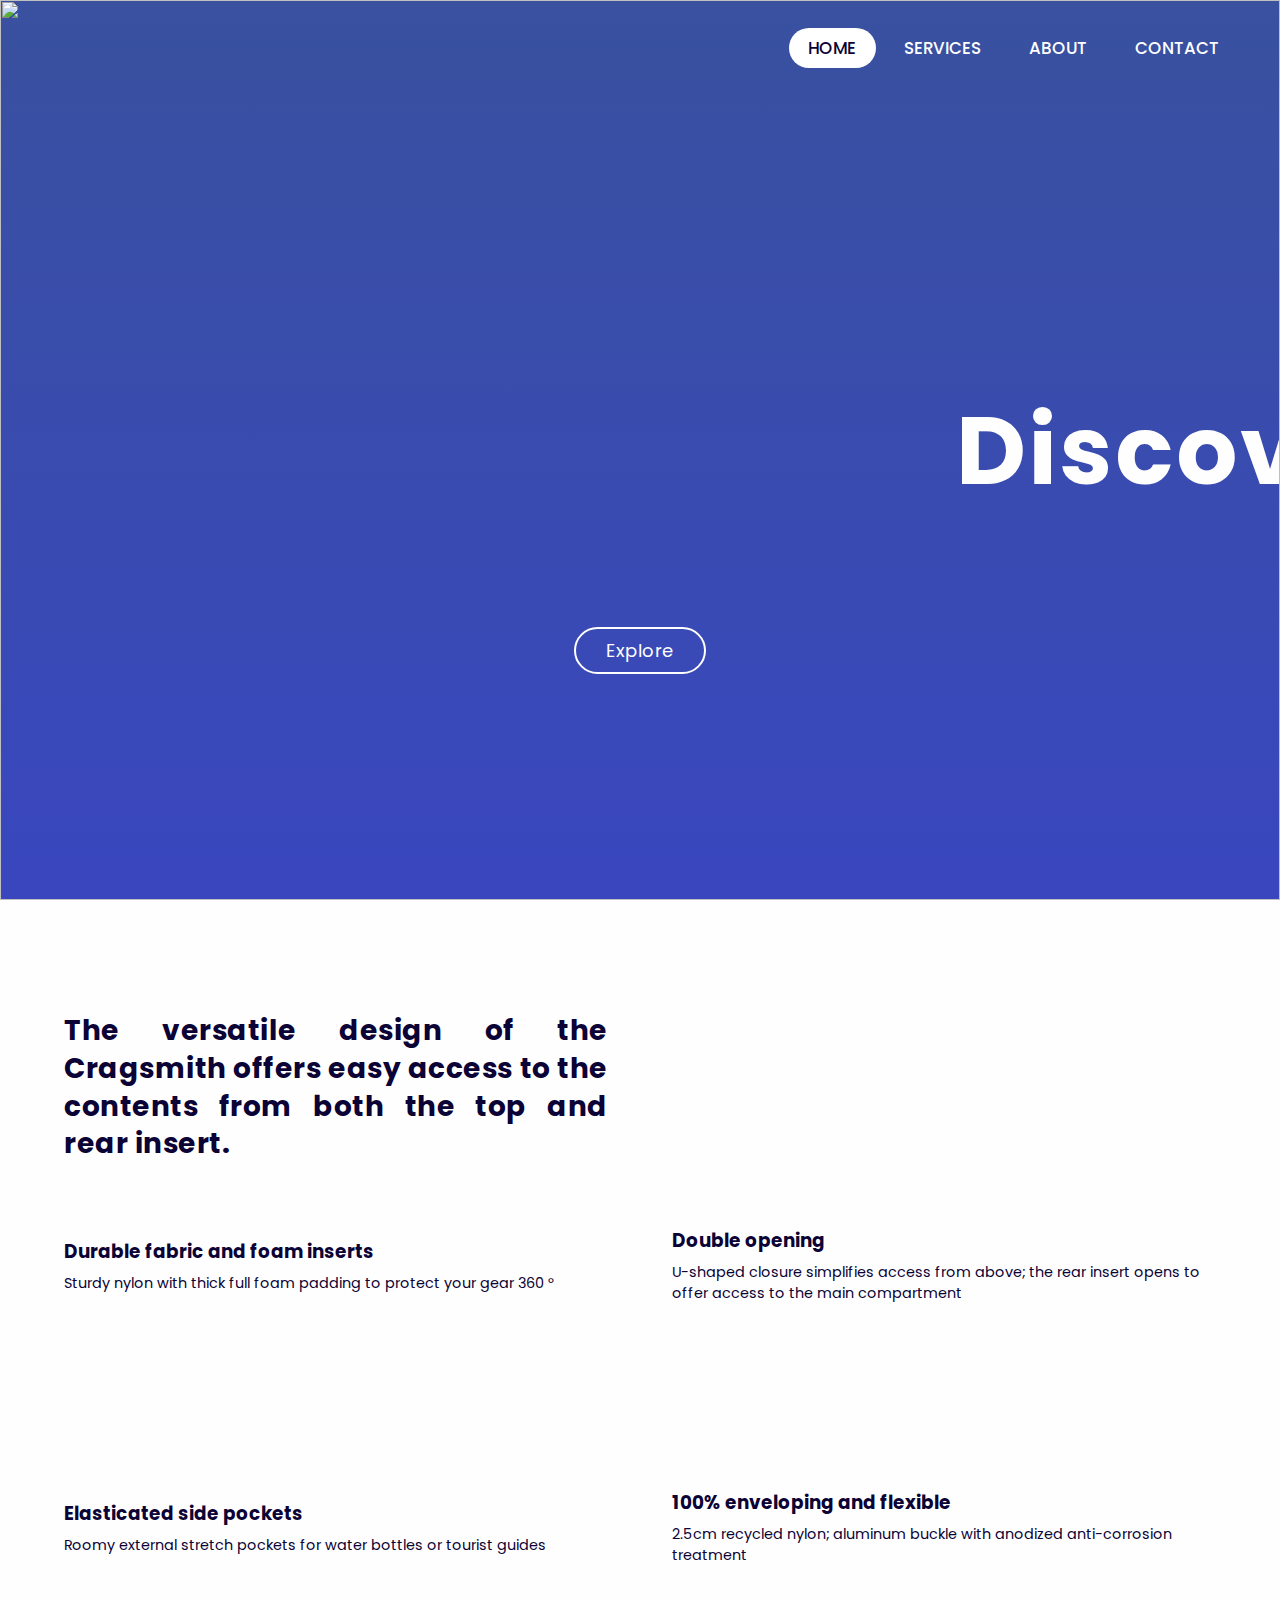
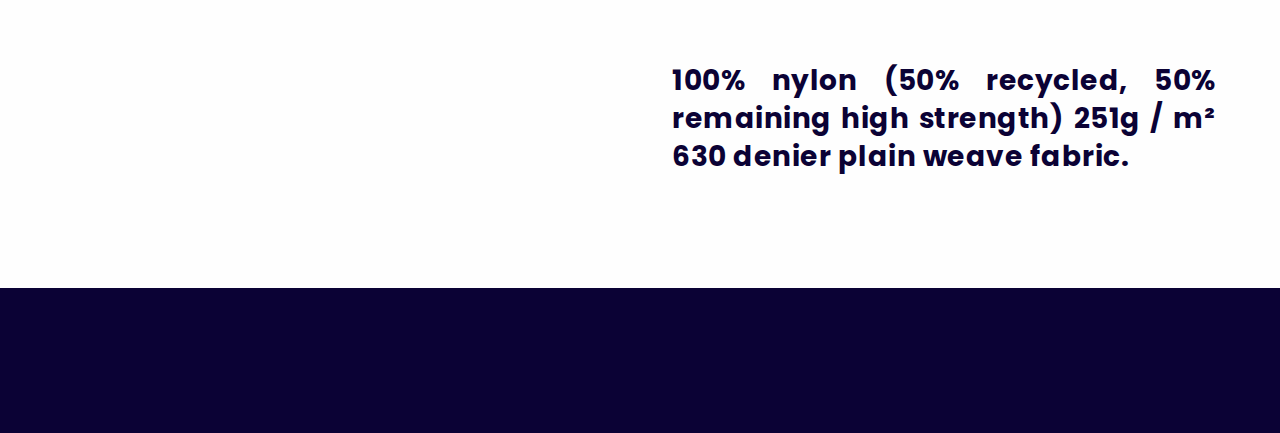
==== index.html @ 79bafdf8 "first commit" ====
<!DOCTYPE html>
<html lang="en">

<head>
    <meta charset="UTF-8">
    <meta http-equiv="X-UA-Compatible" content="IE=edge">
    <meta name="viewport" content="width=device-width, initial-scale=1.0">
    <title>Document</title>
    <link rel="stylesheet" href="/style.css">
</head>


<body>
    <nav>
        <div class="container">
            <div class="logo">
                <img src="images/logo.png" alt="">
            </div>
            <div class="links">
                <ul>
                    <li><a href="#" class="active">Home</a></li>
                    <li><a href="#">Services</a></li>
                    <li><a href="#">About</a></li>
                    <li><a href="#">Contact</a></li>
                </ul>
            </div>
            <div class="hamburger-menu">
                <div class="bar"></div>
            </div>
        </div>
    </nav>
    <section class="hero">
        <img src="images/1.png" class="translateX" data-speed="0.25" id="moon" alt="">
        <img src="images/2.png" class="translateY" data-speed="0.35" id="clouds" alt="">
        <img src="images/3.png" class="translateY" data-speed="0.15" id="mount" alt="">
        <h1 id="text" class="translateX" data-speed="-3">Discover New Horizons</h1>
        <a href="#" id="btn">Explore</a>
        <img src="images/4.png" class="translateY" data-speed="0" id="base" alt="">
    </section>
    <section id="about" class="section-padding">
        <div class="container grid">
            <div class="left-content">
                <h4>The versatile design of the Cragsmith offers easy access to the contents from both the top and rear insert.</h4>
            </div>
            <div class="right-content">
                <img src="images/about-1.jpg" alt="">
            </div>
        </div>
        <div class="container grid">
            <div class="left-content">
                <h5 class="heading">Durable fabric and foam inserts</h5>
                <p>Sturdy nylon with thick full foam padding to protect your gear 360 °</p>
            </div>
            <div class="right-content">
                <h5 class="heading">Double opening</h5>
                <p>U-shaped closure simplifies access from above; the rear insert opens to offer access to the main compartment</p>
            </div>
        </div>
        <div class="container grid">
            <div class="left-content">
                <img src="images/about-2.jpg" alt="">
            </div>
            <div class="right-content">
                <img src="images/about-3.jpg" alt="">
            </div>
        </div>
        <div class="container grid">
            <div class="left-content">
                <h5 class="heading">Elasticated side pockets</h5>
                <p>Roomy external stretch pockets for water bottles or tourist guides</p>
            </div>
            <div class="right-content">
                <h5 class="heading">100% enveloping and flexible</h5>
                <p>2.5cm recycled nylon; aluminum buckle with anodized anti-corrosion treatment</p>
            </div>
        </div>
        <div class="container grid">
            <div class="left-content">
                <img src="images/about-4.jpg" alt="">
            </div>
            <div class="right-content">
                <h4>100% nylon (50% recycled, 50% remaining high strength) 251g / m² 630 denier plain weave fabric.</h4>
            </div>
        </div>
    </section>
    <footer>
        <div class="container">
            <a href="#">
                <img src="images/logo.png" alt="">
            </a>
        </div>
    </footer>
    <script src="./prallax.js"></script>
</body>

</html>
---- style.css ----
@import url('https://fonts.googleapis.com/css2?family=Poppins:wght@400;500;600&display=swap');
* {
    padding: 0;
    margin: 0;
    scroll-behavior: smooth;
    box-sizing: border-box;
}

body {
    font-family: 'Poppins', sans-serif;
    overflow-x: hidden;
    background: linear-gradient(#39519f, #3939e7);
    z-index: -999;
}

img {
    width: 100%;
}

ul {
    list-style: none;
}

a {
    text-decoration: none;
}

.container {
    max-width: 80rem;
    padding: 0 2rem;
    margin: 0 auto;
}

nav {
    width: 100%;
    position: absolute;
    top: 0;
    left: 0;
    z-index: 50;
}

nav .container {
    display: flex;
    justify-content: space-between;
    align-items: center;
    height: 6rem;
}

.logo {
    max-width: 250px;
    display: flex;
    align-items: center;
}

.links ul {
    display: flex;
}

.links a {
    display: inline-block;
    padding: 0.7rem 1.2rem;
    margin-right: 0.6rem;
    color: #ffffff;
    font-size: 1.05rem;
    text-transform: uppercase;
    font-weight: 500;
    line-height: 1;
    border-radius: 1.5rem;
    transition: 0.3s;
}

.links a.active,
.links a:hover {
    color: #0b0235;
    background: #ffffff;
}

.hamburger-menu {
    width: 2.7rem;
    height: 3rem;
    z-index: 100;
    position: relative;
    display: none;
    align-items: center;
    justify-content: flex-end;
}

.hamburger-menu .bar {
    position: relative;
    width: 2.1rem;
    height: 3px;
    border-radius: 3px;
    background: #ffffff;
}

.bar::before,
.bar::after {
    content: '';
    position: absolute;
    width: 2.1rem;
    height: 3px;
    border-radius: 3px;
    background: #ffffff;
}

.bar::before {
    transform: translateY(-9px);
}

.bar::after {
    transform: translateY(9px);
}

.hero {
    position: relative;
    width: 100vw;
    height: 100vh;
    display: flex;
    align-items: center;
    justify-content: center;
    overflow: hidden;
}

.hero img {
    position: absolute;
    top: 0;
    left: 0;
    width: 100%;
    height: 100%;
    object-fit: cover;
    pointer-events: none;
}

.hero #base {
    z-index: 6;
}

.hero #text {
    position: absolute;
    color: #fefefe;
    font-size: clamp(3rem, 7.5vw, 8rem);
    white-space: nowrap;
    letter-spacing: 3px;
    z-index: 5;
    right: -850px;
}

#btn {
    font-size: 18px;
    position: absolute;
    color: #fefefe;
    text-decoration: none;
    padding: 8px 30px;
    display: inline-block;
    border: 2px solid #fefefe;
    border-radius: 25px;
    background: transparent;
    z-index: 7;
    letter-spacing: 0.51px;
    transform: translateY(200px);
}

.section-padding {
    padding: 80px 0;
    background: #fefefe;
}

.grid {
    display: grid;
    grid-template-columns: repeat(2, 1fr);
    align-items: center;
}

.left-content,
.right-content {
    padding: 2rem;
}

h4 {
    font-weight: 700;
    letter-spacing: 0.51px;
    line-height: 1.35;
    text-align: justify;
    color: #0b0235;
    font-size: 1.75rem;
}

.heading {
    font-size: 1.15rem;
    color: #0b0235;
    margin-bottom: 0.5rem;
}

p {
    color: #0b0235;
    font-size: 0.9rem;
    padding-bottom: 2rem;
    padding-right: 1rem;
}

footer {
    background: #0b0235;
    padding: 60px 0;
    text-align: center;
}

footer img {
    max-width: 400px;
}

@media (max-width:992px) {
    .hamburger-menu {
        display: flex;
    }
    .links ul {
        display: none;
    }
    h4 {
        font-size: 1.2rem;
    }
    .heading {
        font-size: 1rem;
    }
    p {
        font-size: 0.8rem;
    }
}

@media (max-width: 768px) {
    .grid {
        grid-template-columns: 1fr;
    }
    .left-content,
    .right-content {
        padding: 0.4rem;
    }
}
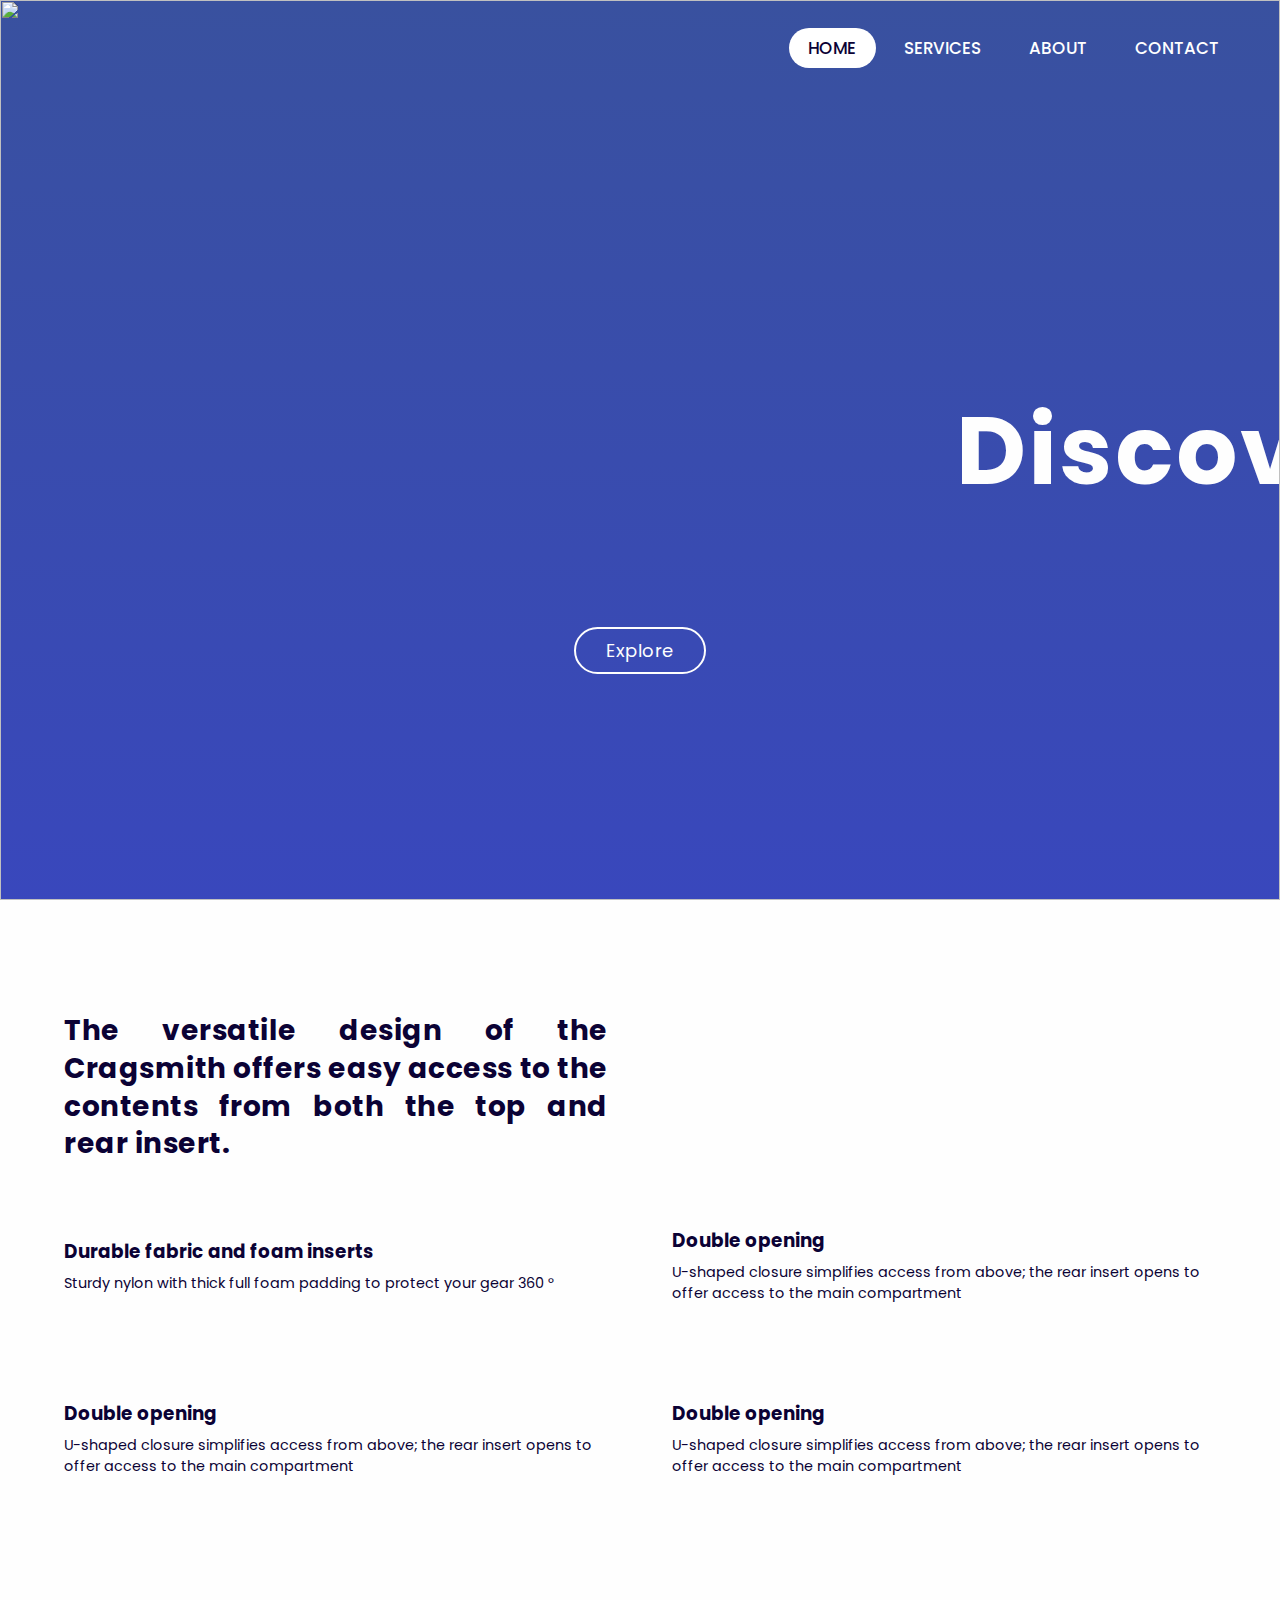
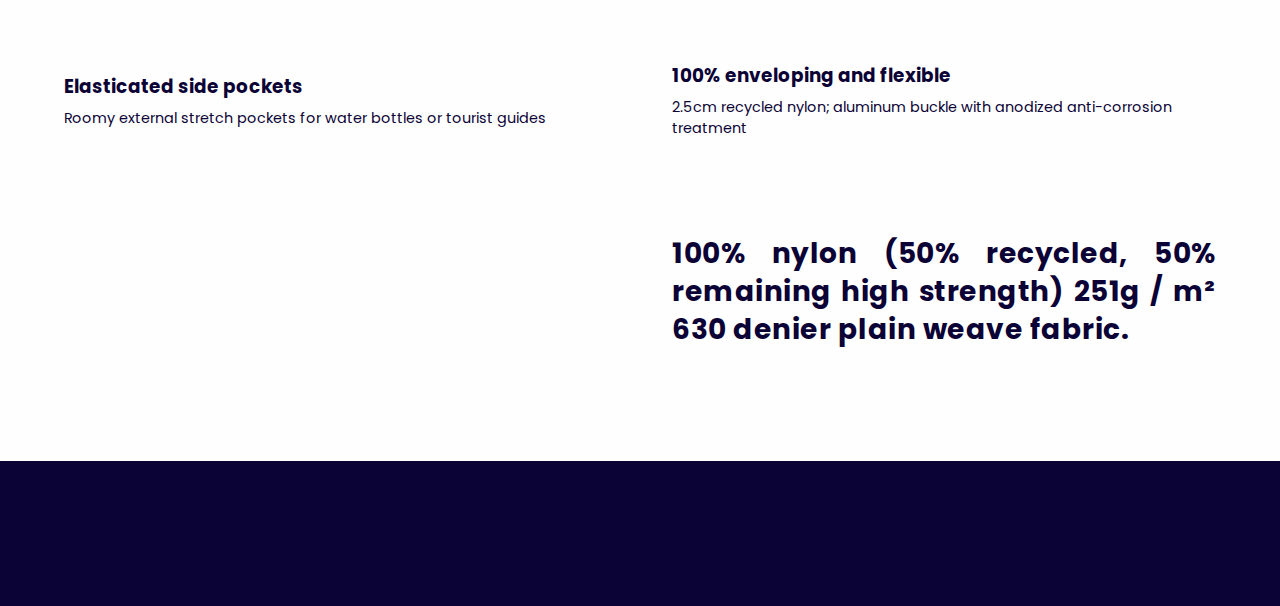
==== commit 9666c197: "them vao index" ====
--- a/index.html
+++ b/index.html
@@ -55,6 +55,14 @@
                 <h5 class="heading">Double opening</h5>
                 <p>U-shaped closure simplifies access from above; the rear insert opens to offer access to the main compartment</p>
             </div>
+            <div class="right-content">
+                <h5 class="heading">Double opening</h5>
+                <p>U-shaped closure simplifies access from above; the rear insert opens to offer access to the main compartment</p>
+            </div>
+            <div class="right-content">
+                <h5 class="heading">Double opening</h5>
+                <p>U-shaped closure simplifies access from above; the rear insert opens to offer access to the main compartment</p>
+            </div>
         </div>
         <div class="container grid">
             <div class="left-content">
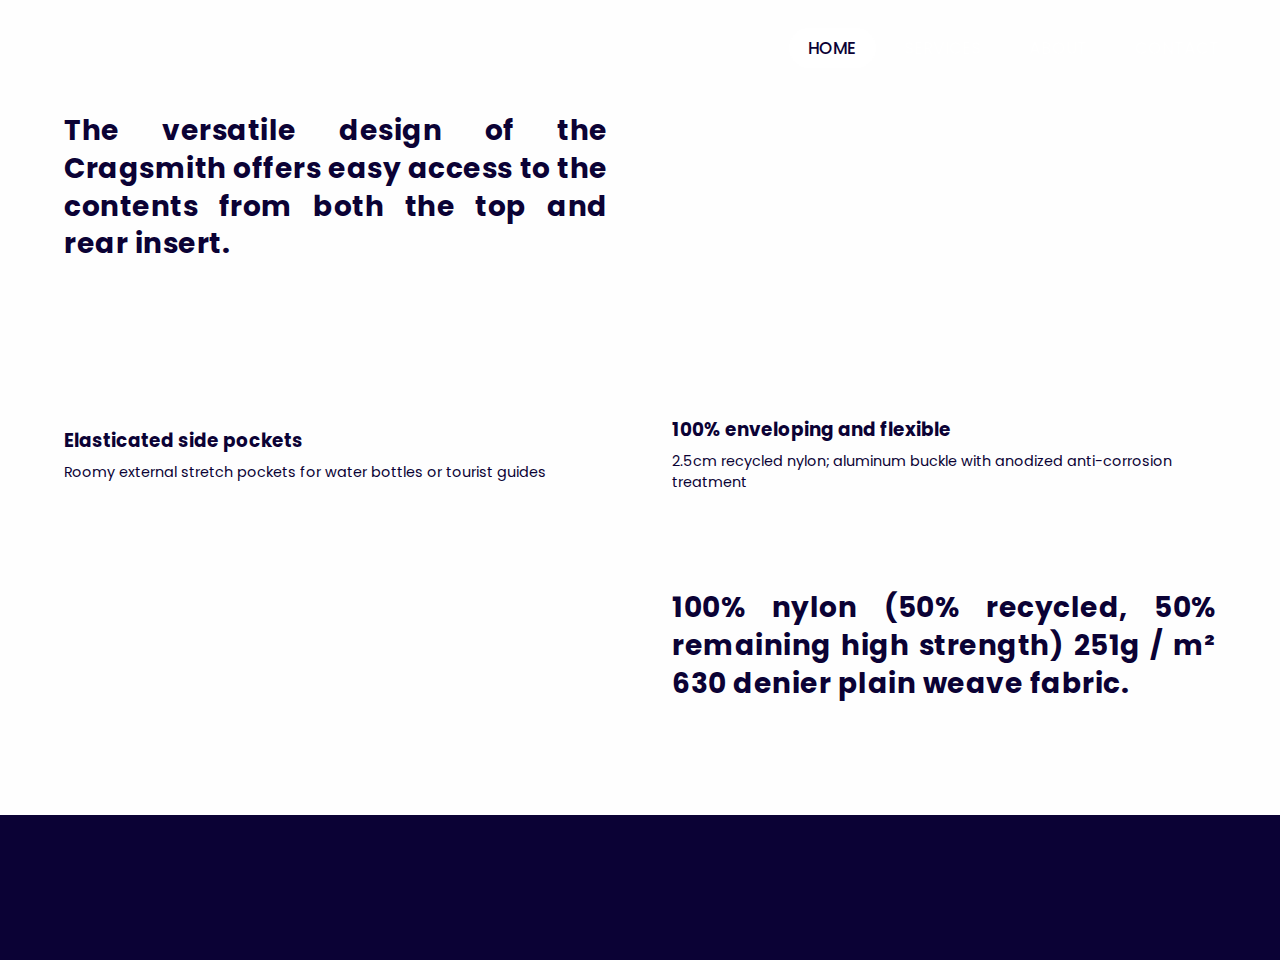
==== commit c5dab408: "xoa index" ====
--- a/index.html
+++ b/index.html
@@ -29,14 +29,7 @@
             </div>
         </div>
     </nav>
-    <section class="hero">
-        <img src="images/1.png" class="translateX" data-speed="0.25" id="moon" alt="">
-        <img src="images/2.png" class="translateY" data-speed="0.35" id="clouds" alt="">
-        <img src="images/3.png" class="translateY" data-speed="0.15" id="mount" alt="">
-        <h1 id="text" class="translateX" data-speed="-3">Discover New Horizons</h1>
-        <a href="#" id="btn">Explore</a>
-        <img src="images/4.png" class="translateY" data-speed="0" id="base" alt="">
-    </section>
+
     <section id="about" class="section-padding">
         <div class="container grid">
             <div class="left-content">
@@ -46,23 +39,7 @@
                 <img src="images/about-1.jpg" alt="">
             </div>
         </div>
-        <div class="container grid">
-            <div class="left-content">
-                <h5 class="heading">Durable fabric and foam inserts</h5>
-                <p>Sturdy nylon with thick full foam padding to protect your gear 360 °</p>
-            </div>
-            <div class="right-content">
-                <h5 class="heading">Double opening</h5>
-                <p>U-shaped closure simplifies access from above; the rear insert opens to offer access to the main compartment</p>
-            </div>
-            <div class="right-content">
-                <h5 class="heading">Double opening</h5>
-                <p>U-shaped closure simplifies access from above; the rear insert opens to offer access to the main compartment</p>
-            </div>
-            <div class="right-content">
-                <h5 class="heading">Double opening</h5>
-                <p>U-shaped closure simplifies access from above; the rear insert opens to offer access to the main compartment</p>
-            </div>
+
         </div>
         <div class="container grid">
             <div class="left-content">
